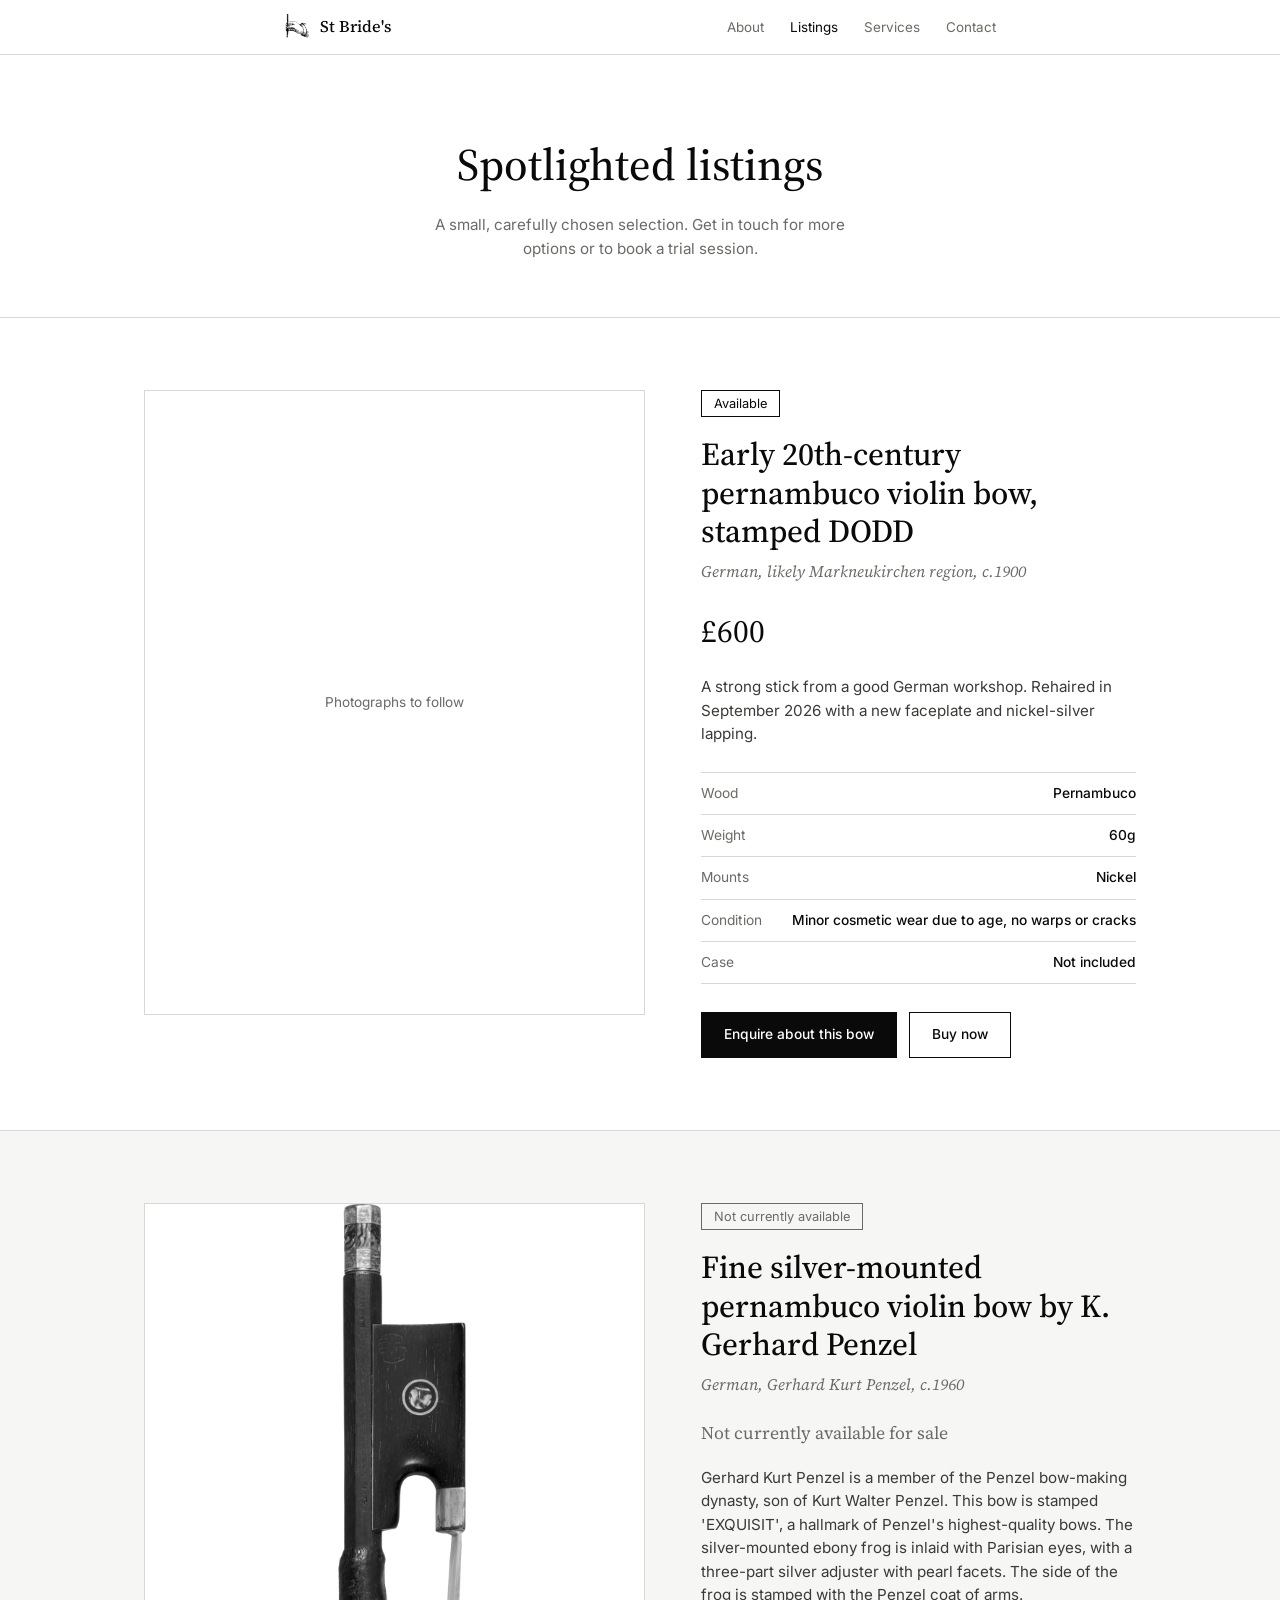
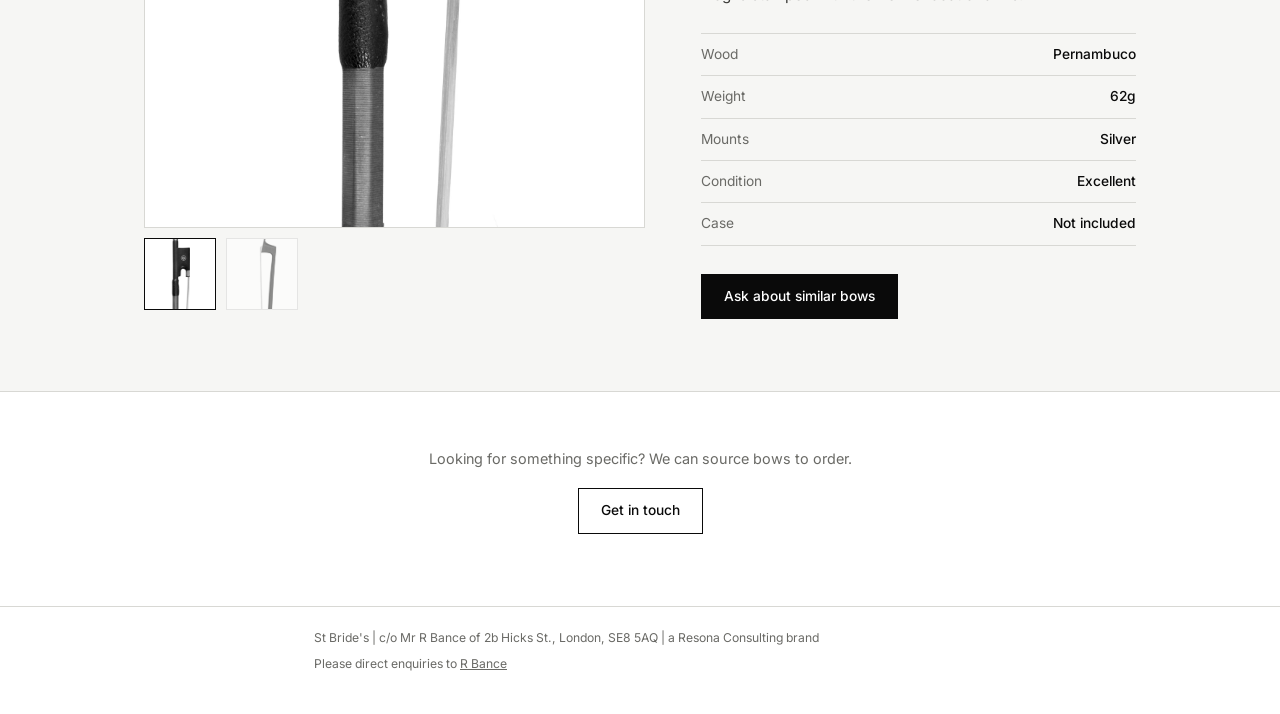
==== listings.html @ 5c4fb90e "Add files via upload" ====
<!DOCTYPE html>
<html lang="en">
<head>
<meta charset="UTF-8">
<meta name="viewport" content="width=device-width, initial-scale=1.0">
<title>Listings | St Bride's Bows</title>
<link rel="icon" type="image/png" href="holding.png">
<link rel="preconnect" href="https://fonts.googleapis.com">
<link rel="preconnect" href="https://fonts.gstatic.com" crossorigin>
<link href="https://fonts.googleapis.com/css2?family=Source+Serif+4:ital,wght@0,400;0,500;1,400&family=Inter:wght@400;500&display=swap" rel="stylesheet">
<link rel="stylesheet" href="styles.css">
<style>
.page-head{text-align:center;padding:72px 24px 56px}
.page-head h1{font-family:'Source Serif 4',serif;font-weight:500;font-size:clamp(2rem,5vw,2.8rem)}
.page-head p{margin:14px auto 0;color:var(--dim);font-size:.95rem;max-width:46ch}

.feature{border-top:1px solid var(--line);padding:72px 0;scroll-margin-top:58px}
.feature:nth-of-type(even){background:var(--surface)}
.f-wrap{max-width:1040px;margin:0 auto;padding:0 24px;display:grid;grid-template-columns:minmax(0,1.15fr) minmax(0,1fr);gap:56px;align-items:start}
@media(max-width:820px){.f-wrap{grid-template-columns:1fr;gap:32px}.feature{padding:48px 0}}

/* gallery */
.gallery{position:sticky;top:82px}
@media(max-width:820px){.gallery{position:static}}
.stage{position:relative;aspect-ratio:4/5;background:#fff;border:1px solid var(--line);display:flex;align-items:center;justify-content:center;overflow:hidden}
.stage.has-img{cursor:zoom-in}
.stage img{width:100%;height:100%;object-fit:cover;display:block}
.stage .empty{font-size:.85rem;color:var(--dim);padding:24px;text-align:center}
.thumbs{display:flex;gap:10px;margin-top:10px}
.thumbs button{width:72px;aspect-ratio:1;border:1px solid var(--line);padding:0;background:#fff;cursor:pointer;opacity:.55;overflow:hidden}
.thumbs button img{width:100%;height:100%;object-fit:cover;display:block}
.thumbs button[aria-current="true"]{opacity:1;border-color:var(--ink)}
.thumbs button:focus-visible,.stage:focus-visible{outline:2px solid var(--ink);outline-offset:3px}
.is-sold .stage img,.is-sold .thumbs{filter:grayscale(1)}

/* details */
.status{display:inline-block;font-size:.8rem;border:1px solid var(--ink);padding:3px 12px;margin-bottom:18px}
.status.off{border-color:var(--dim);color:var(--dim)}
.f-info h2{font-family:'Source Serif 4',serif;font-weight:500;font-size:clamp(1.5rem,3.4vw,2rem);line-height:1.2}
.attribution{font-family:'Source Serif 4',serif;font-style:italic;font-size:1rem;color:var(--dim);margin-top:8px}
.price{font-family:'Source Serif 4',serif;font-size:2rem;margin-top:24px}
.price.off{font-size:1.1rem;color:var(--dim)}
.desc{font-size:.95rem;color:#3a3a37;margin-top:18px;max-width:50ch}
.specs{list-style:none;margin-top:26px;border-top:1px solid var(--line)}
.specs li{display:flex;justify-content:space-between;gap:16px;padding:10px 0;border-bottom:1px solid var(--line);font-size:.86rem}
.specs li span:first-child{color:var(--dim)}
.specs li span:last-child{font-weight:500;text-align:right}
.cta-row{margin-top:28px;display:flex;flex-wrap:wrap;gap:12px}
.back{text-align:center;padding:56px 24px 72px;border-top:1px solid var(--line);font-size:.9rem;color:var(--dim)}
.back p{margin-bottom:18px}

/* lightbox */
.lightbox{position:fixed;inset:0;z-index:200;background:rgba(10,10,10,.92);display:none;align-items:center;justify-content:center}
.lightbox.open{display:flex}
.lightbox img{max-width:88vw;max-height:82vh;object-fit:contain}
.lightbox button{position:absolute;background:none;border:none;color:#fff;cursor:pointer;line-height:1;padding:10px 16px}
.lb-close{top:14px;right:18px;font-size:1.8rem}
.lb-prev,.lb-next{top:50%;transform:translateY(-50%);font-size:2rem}
.lb-prev{left:4px}.lb-next{right:4px}
.lb-count{position:absolute;bottom:20px;left:50%;transform:translateX(-50%);color:rgba(255,255,255,.75);font-size:.78rem}
</style>
</head>
<body>

<header class="site-header">
  <div class="wrap">
    <a class="brand" href="index.html"><img src="holding.png" alt="St Bride's logo"><span>St Bride's</span></a>
    <nav>
      <a href="index.html#about">About</a>
      <a href="listings.html" aria-current="page">Listings</a>
      <a href="index.html#services">Services</a>
      <a href="index.html#contact">Contact</a>
    </nav>
  </div>
</header>

<div class="page-head">
  <h1>Spotlighted listings</h1>
  <p>A small, carefully chosen selection. Get in touch for more options or to book a trial session.</p>
</div>

<!-- LISTING 1: DODD -->
<section class="feature" id="dodd">
  <div class="f-wrap">
    <div class="gallery" data-alt="Early 20th-century pernambuco violin bow, stamped DODD"
         data-photos="">
      <!-- To add photos: put files in /images and list them in data-photos,
           comma-separated, e.g. data-photos="images/dodd-full.jpg,images/dodd-frog.jpg,images/dodd-tip.jpg" -->
    </div>
    <div class="f-info">
      <span class="status">Available</span>
      <h2>Early 20th-century pernambuco violin bow, stamped DODD</h2>
      <div class="attribution">German, likely Markneukirchen region, c.1900</div>
      <div class="price">£600</div>
      <p class="desc">A strong stick from a good German workshop. Rehaired in September 2026 with a new faceplate and nickel-silver lapping.</p>
      <ul class="specs">
        <li><span>Wood</span><span>Pernambuco</span></li>
        <li><span>Weight</span><span>60g</span></li>
        <li><span>Mounts</span><span>Nickel</span></li>
        <li><span>Condition</span><span>Minor cosmetic wear due to age, no warps or cracks</span></li>
        <li><span>Case</span><span>Not included</span></li>
      </ul>
      <div class="cta-row">
        <a class="cta" href="mailto:reubenbance@gmail.com?subject=Enquiry — Violin bow stamped DODD">Enquire about this bow</a>
        <!-- Replace with this bow's Stripe Payment Link -->
        <a class="cta-buy" href="https://buy.stripe.com/REPLACE_LOT_02">Buy now</a>
      </div>
    </div>
  </div>
</section>

<!-- LISTING 2: PENZEL -->
<section class="feature is-sold" id="penzel">
  <div class="f-wrap">
    <div class="gallery" data-alt="Fine pernambuco violin bow by Penzel"
         data-photos="images/lot01-frog.jpg,images/lot01-tip.jpg"></div>
    <div class="f-info">
      <span class="status off">Not currently available</span>
      <h2>Fine silver-mounted pernambuco violin bow by K. Gerhard Penzel</h2>
      <div class="attribution">German, Gerhard Kurt Penzel, c.1960</div>
      <div class="price off">Not currently available for sale</div>
      <p class="desc">Gerhard Kurt Penzel is a member of the Penzel bow-making dynasty, son of Kurt Walter Penzel. This bow is stamped 'EXQUISIT', a hallmark of Penzel's highest-quality bows. The silver-mounted ebony frog is inlaid with Parisian eyes, with a three-part silver adjuster with pearl facets. The side of the frog is stamped with the Penzel coat of arms.</p>
      <ul class="specs">
        <li><span>Wood</span><span>Pernambuco</span></li>
        <li><span>Weight</span><span>62g</span></li>
        <li><span>Mounts</span><span>Silver</span></li>
        <li><span>Condition</span><span>Excellent</span></li>
        <li><span>Case</span><span>Not included</span></li>
      </ul>
      <div class="cta-row">
        <a class="cta" href="mailto:reubenbance@gmail.com?subject=Enquiry — Violin bow by G. K. Penzel">Ask about similar bows</a>
      </div>
    </div>
  </div>
</section>

<div class="back">
  <p>Looking for something specific? We can source bows to order.</p>
  <a class="cta-buy" href="index.html#contact">Get in touch</a>
</div>

<footer>
  <div class="wrap">
    <div>St Bride's | c/o Mr R Bance of 2b Hicks St., London, SE8 5AQ | a Resona Consulting brand</div>
    <div>Please direct enquiries to <a href="mailto:reubenbance@gmail.com">R Bance</a></div>
  </div>
</footer>

<script>
(function(){
  var lb=document.createElement('div');
  lb.className='lightbox';
  lb.innerHTML='<button class="lb-close" aria-label="Close">&times;</button><button class="lb-prev" aria-label="Previous photo">&#10094;</button><img alt=""><button class="lb-next" aria-label="Next photo">&#10095;</button><div class="lb-count"></div>';
  document.body.appendChild(lb);
  var lbImg=lb.querySelector('img'),lbCount=lb.querySelector('.lb-count'),L=[],li=0,la='';
  function show(){
    lbImg.src=L[li];lbImg.alt=la;
    lbCount.textContent=L.length>1?(li+1)+' / '+L.length:'';
    lb.querySelector('.lb-prev').style.display=lb.querySelector('.lb-next').style.display=L.length>1?'':'none';
  }
  function step(d){li=(li+d+L.length)%L.length;show();}
  function close(){lb.classList.remove('open');}
  lb.querySelector('.lb-close').onclick=close;
  lb.querySelector('.lb-prev').onclick=function(){step(-1)};
  lb.querySelector('.lb-next').onclick=function(){step(1)};
  lb.addEventListener('click',function(e){if(e.target===lb)close();});
  document.addEventListener('keydown',function(e){
    if(!lb.classList.contains('open'))return;
    if(e.key==='Escape')close();
    if(e.key==='ArrowLeft')step(-1);
    if(e.key==='ArrowRight')step(1);
  });
  var tx=null;
  lb.addEventListener('touchstart',function(e){tx=e.changedTouches[0].clientX;});
  lb.addEventListener('touchend',function(e){
    if(tx===null)return;
    var dx=e.changedTouches[0].clientX-tx;
    if(Math.abs(dx)>40)step(dx>0?-1:1);
    tx=null;
  });

  document.querySelectorAll('.gallery').forEach(function(g){
    var photos=(g.getAttribute('data-photos')||'').split(',').map(function(s){return s.trim();}).filter(Boolean);
    var alt=g.getAttribute('data-alt')||'';
    var stage=document.createElement('div');
    stage.className='stage';
    g.appendChild(stage);
    if(!photos.length){
      stage.innerHTML='<span class="empty">Photographs to follow</span>';
      return;
    }
    var idx=0,img=document.createElement('img');
    img.alt=alt;img.src=photos[0];
    stage.classList.add('has-img');
    stage.tabIndex=0;
    stage.setAttribute('role','button');
    stage.setAttribute('aria-label','Enlarge photo');
    stage.appendChild(img);
    function open(){L=photos;li=idx;la=alt;show();lb.classList.add('open');}
    stage.addEventListener('click',open);
    stage.addEventListener('keydown',function(e){if(e.key==='Enter'||e.key===' '){e.preventDefault();open();}});
    if(photos.length>1){
      var row=document.createElement('div');
      row.className='thumbs';
      photos.forEach(function(p,i){
        var b=document.createElement('button');
        b.type='button';
        b.setAttribute('aria-label','Show photo '+(i+1));
        b.innerHTML='<img alt="" src="'+p+'">';
        b.addEventListener('click',function(){
          idx=i;img.src=p;
          row.querySelectorAll('button').forEach(function(x,j){x.setAttribute('aria-current',j===i?'true':'false');});
        });
        row.appendChild(b);
      });
      row.firstChild.setAttribute('aria-current','true');
      g.appendChild(row);
    }
  });
})();
</script>
</body>
</html>
---- styles.css ----
:root{--ink:#0a0a0a;--paper:#fff;--surface:#f6f6f4;--line:#d8d8d4;--dim:#6a6a66}
*{margin:0;padding:0;box-sizing:border-box}
html{scroll-behavior:smooth}
html,body{max-width:100%;overflow-x:hidden}
body{background:var(--paper);color:var(--ink);font-family:'Inter',sans-serif;line-height:1.55;-webkit-font-smoothing:antialiased;padding-top:58px}
a{color:inherit}
.wrap{max-width:700px;margin:0 auto;padding:0 24px}
hr.rule{border:none;border-top:1px solid var(--line)}

/* header */
.site-header{position:fixed;top:0;left:0;right:0;z-index:50;background:rgba(255,255,255,.9);backdrop-filter:blur(8px);-webkit-backdrop-filter:blur(8px);border-bottom:1px solid var(--line)}
.site-header .wrap{max-width:760px;display:flex;align-items:center;justify-content:space-between;padding:14px 24px}
.brand{display:flex;align-items:center;gap:10px;text-decoration:none}
.brand img{width:26px;height:26px;object-fit:contain;display:block}
.brand span{font-family:'Source Serif 4',serif;font-weight:500;font-size:1.02rem}
.site-header nav{display:flex;align-items:center;gap:26px}
.site-header nav a{font-size:.84rem;text-decoration:none;color:var(--dim);transition:color .15s}
.site-header nav a:hover,.site-header nav a[aria-current]{color:var(--ink)}
@media(max-width:480px){.brand span{display:none}.site-header nav{gap:16px}.site-header nav a{font-size:.78rem}}

/* hero */
.hero{padding:0 0 64px;text-align:center}
.hero-photo{position:relative;width:100%;height:clamp(240px,34vw,440px);background:var(--surface);overflow:hidden}
.hero-photo img{width:100%;height:100%;object-fit:cover;object-position:center 30%;display:block}
.hero-caption{position:absolute;left:50%;top:50%;transform:translate(-50%,-50%);background:#fff;border:1px solid var(--line);padding:22px 30px;max-width:88%}
.mark{font-family:'Source Serif 4',serif;font-size:2.6rem;font-weight:500}
.strapline{margin:14px auto 0;font-size:.95rem;color:var(--dim);max-width:34ch}
.estd{margin-top:22px;font-family:'Source Serif 4',serif;font-style:italic;font-size:1.2rem;color:var(--dim)}
@media(max-width:480px){.mark{font-size:1.9rem}.hero-caption{padding:16px 20px}}

/* about */
.about{padding:56px 0 64px;scroll-margin-top:72px}
.about p{font-family:'Source Serif 4',serif;font-size:1.12rem;line-height:1.7;max-width:56ch;margin:0 auto;text-align:justify;text-align-last:center;color:#262624}
.about p+p{margin-top:20px}

/* shared buttons */
.cta,.cta-buy{display:inline-flex;align-items:center;justify-content:center;text-decoration:none;font-weight:500;font-size:.86rem;padding:11px 22px;border:1px solid var(--ink);transition:opacity .15s,background .15s,color .15s}
.cta{background:var(--ink);color:#fff}
.cta:hover{opacity:.8}
.cta-buy{background:transparent;color:var(--ink)}
.cta-buy:hover{background:var(--ink);color:#fff}
.cta:focus-visible,.cta-buy:focus-visible{outline:2px solid var(--ink);outline-offset:3px}

/* listings teaser (home) */
.teaser{padding:64px 0;text-align:center;scroll-margin-top:72px}
.teaser h2,.services h2{font-family:'Source Serif 4',serif;font-weight:500;font-size:1.3rem}
.teaser p{margin:12px auto 24px;color:var(--dim);font-size:.95rem;max-width:44ch}

/* services */
.services{padding:56px 0 72px;scroll-margin-top:72px}
.services h2{padding-bottom:28px}
.services ul{list-style:none;border-top:1px solid var(--line)}
.services li{display:grid;grid-template-columns:180px 1fr;gap:24px;padding:22px 0;border-bottom:1px solid var(--line)}
.services li strong{font-family:'Source Serif 4',serif;font-weight:500;font-size:1rem}
.services li p{font-size:.9rem;color:var(--dim);max-width:46ch}
@media(max-width:620px){.services li{grid-template-columns:1fr;gap:6px}}

/* contact */
.contact{padding:64px 0;text-align:center;scroll-margin-top:72px}
.contact h2{font-family:'Source Serif 4',serif;font-weight:500;font-size:1.5rem}
.contact p{margin:12px auto 0;color:var(--dim);font-size:.95rem;max-width:40ch}
.contact .email{display:inline-block;margin-top:24px;font-family:'Source Serif 4',serif;font-size:1.15rem;border-bottom:1px solid var(--ink);padding-bottom:2px}
.mailing-list{margin-top:40px;padding-top:40px;border-top:1px solid var(--line)}
.ml-embed{display:flex;justify-content:center}
.ml-embed iframe{width:100%;max-width:640px;height:419px;border:1px solid var(--line)}
@media(max-width:480px){.ml-embed iframe{height:520px}}
.sign-off{width:30px;height:30px;object-fit:contain;display:block;margin:28px auto 0;opacity:.85}

/* footer */
footer{border-top:1px solid var(--line);padding:22px 0 40px}
footer .wrap{display:flex;justify-content:space-between;flex-wrap:wrap;gap:8px;font-size:.76rem;color:var(--dim)}
footer a{text-decoration:underline}
@media(prefers-reduced-motion:reduce){.cta,.cta-buy{transition:none}html{scroll-behavior:auto}}
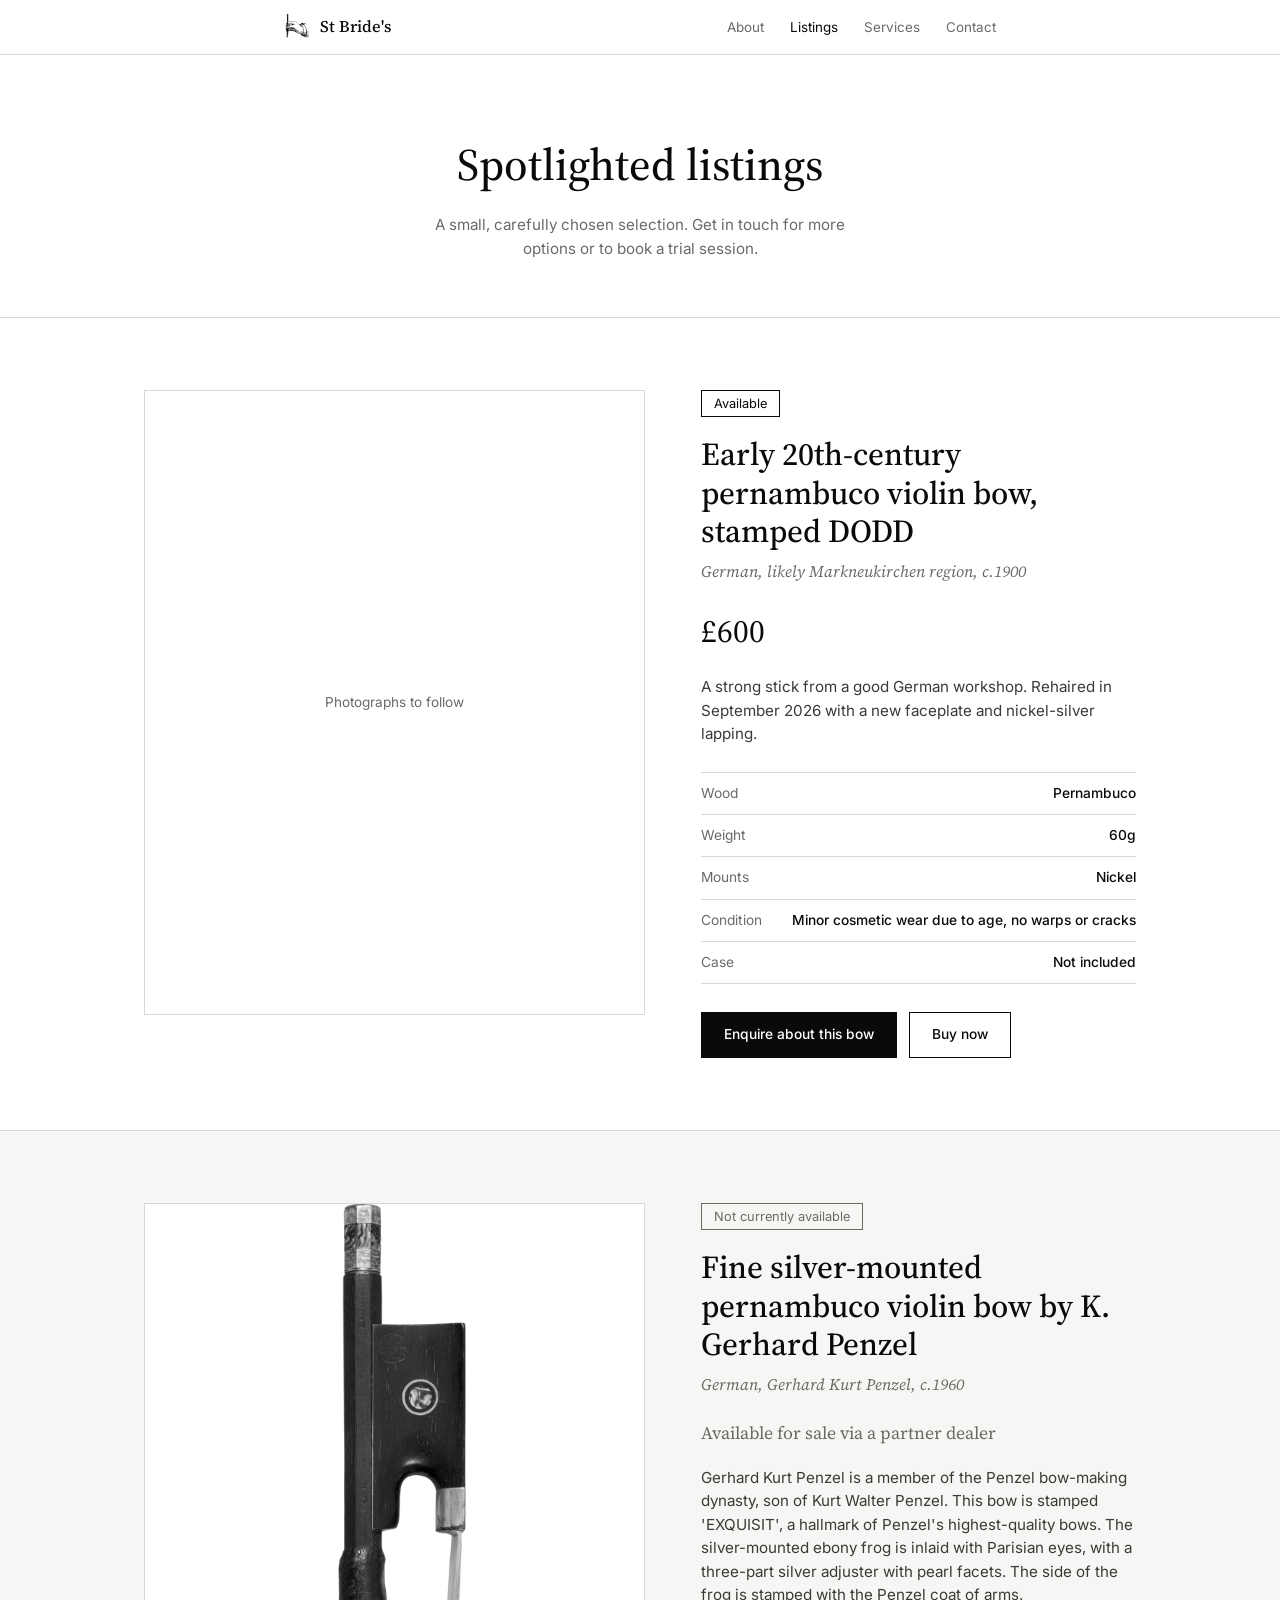
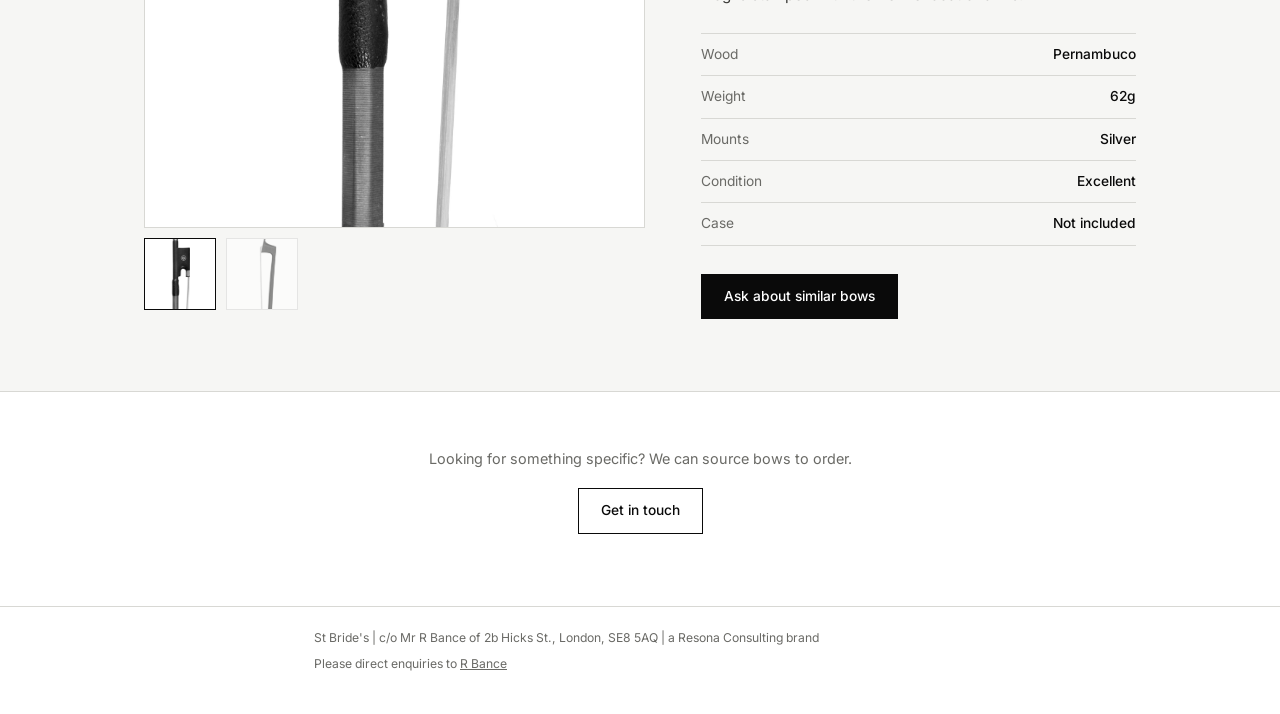
==== commit a0358e22: "Update availability status in listings.html" ====
--- a/listings.html
+++ b/listings.html
@@ -118,7 +118,7 @@
       <span class="status off">Not currently available</span>
       <h2>Fine silver-mounted pernambuco violin bow by K. Gerhard Penzel</h2>
       <div class="attribution">German, Gerhard Kurt Penzel, c.1960</div>
-      <div class="price off">Not currently available for sale</div>
+      <div class="price off">Available for sale via a partner dealer</div>
       <p class="desc">Gerhard Kurt Penzel is a member of the Penzel bow-making dynasty, son of Kurt Walter Penzel. This bow is stamped 'EXQUISIT', a hallmark of Penzel's highest-quality bows. The silver-mounted ebony frog is inlaid with Parisian eyes, with a three-part silver adjuster with pearl facets. The side of the frog is stamped with the Penzel coat of arms.</p>
       <ul class="specs">
         <li><span>Wood</span><span>Pernambuco</span></li>
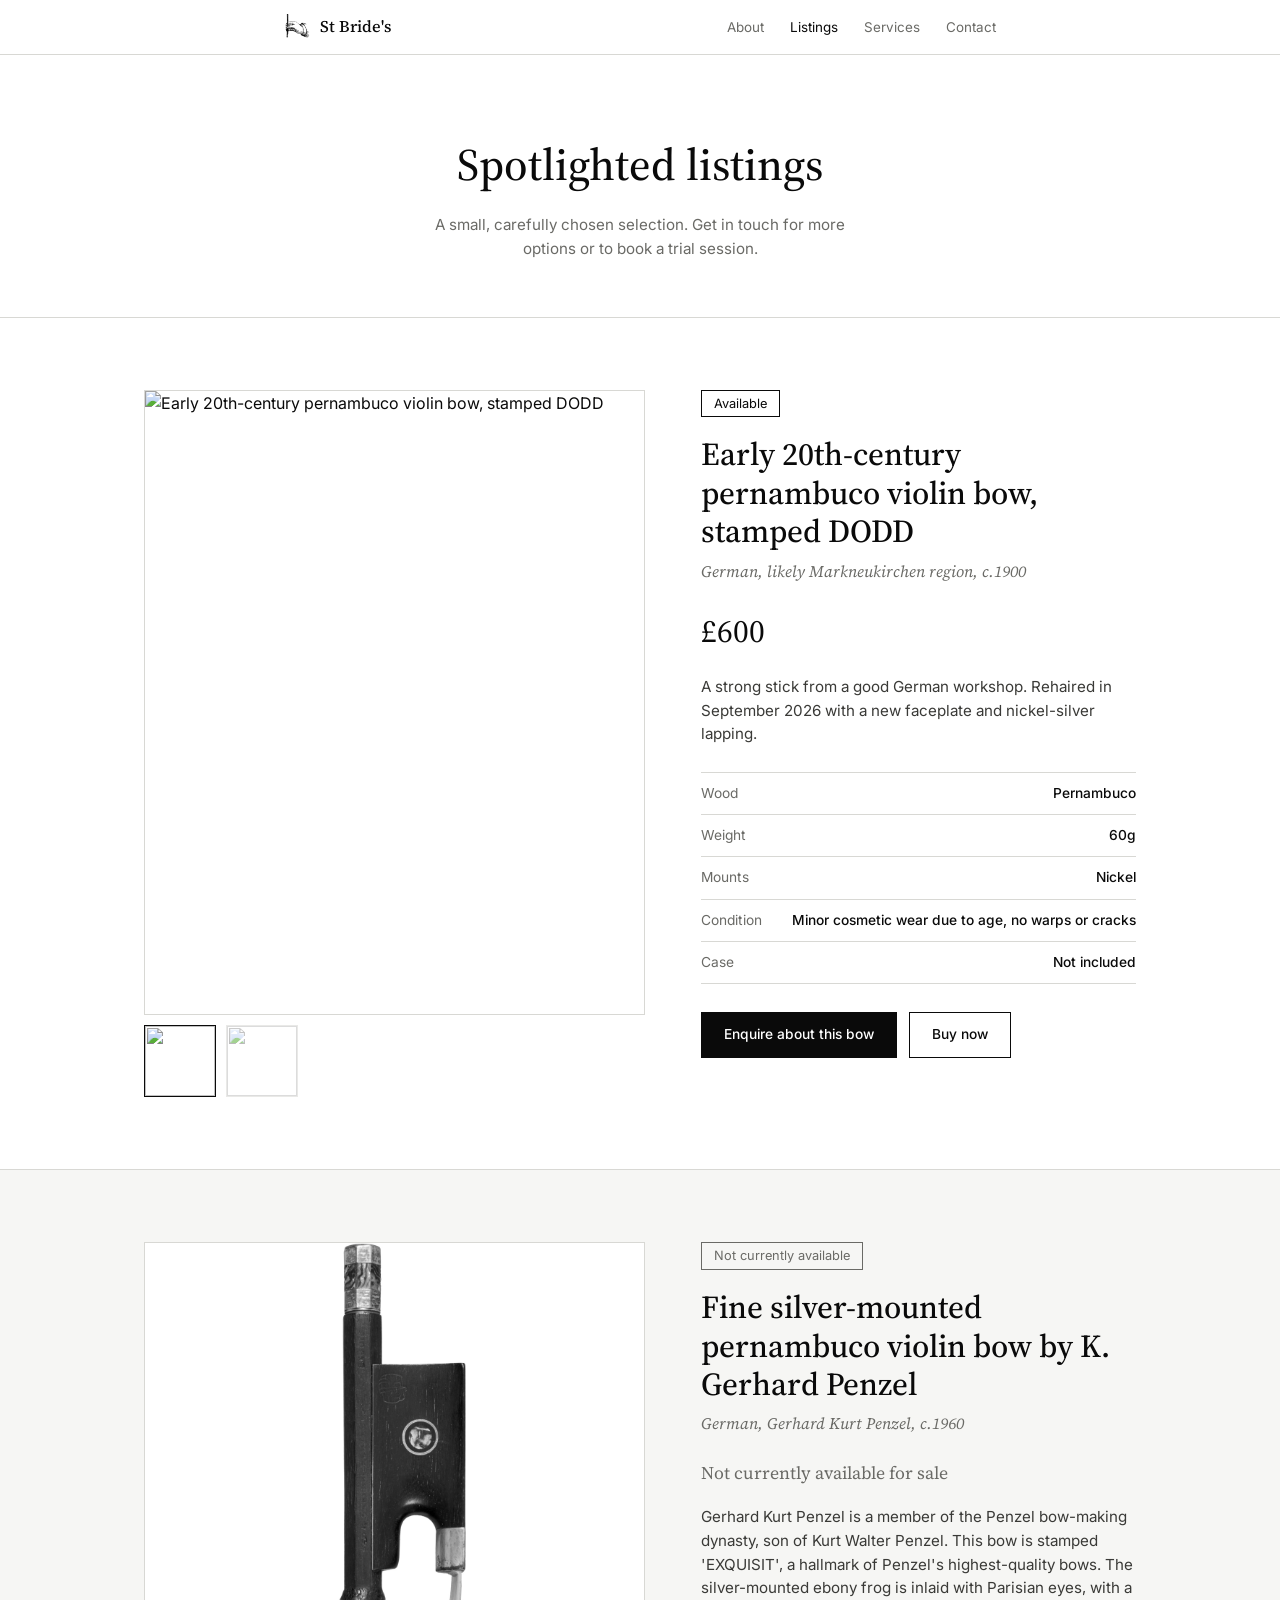
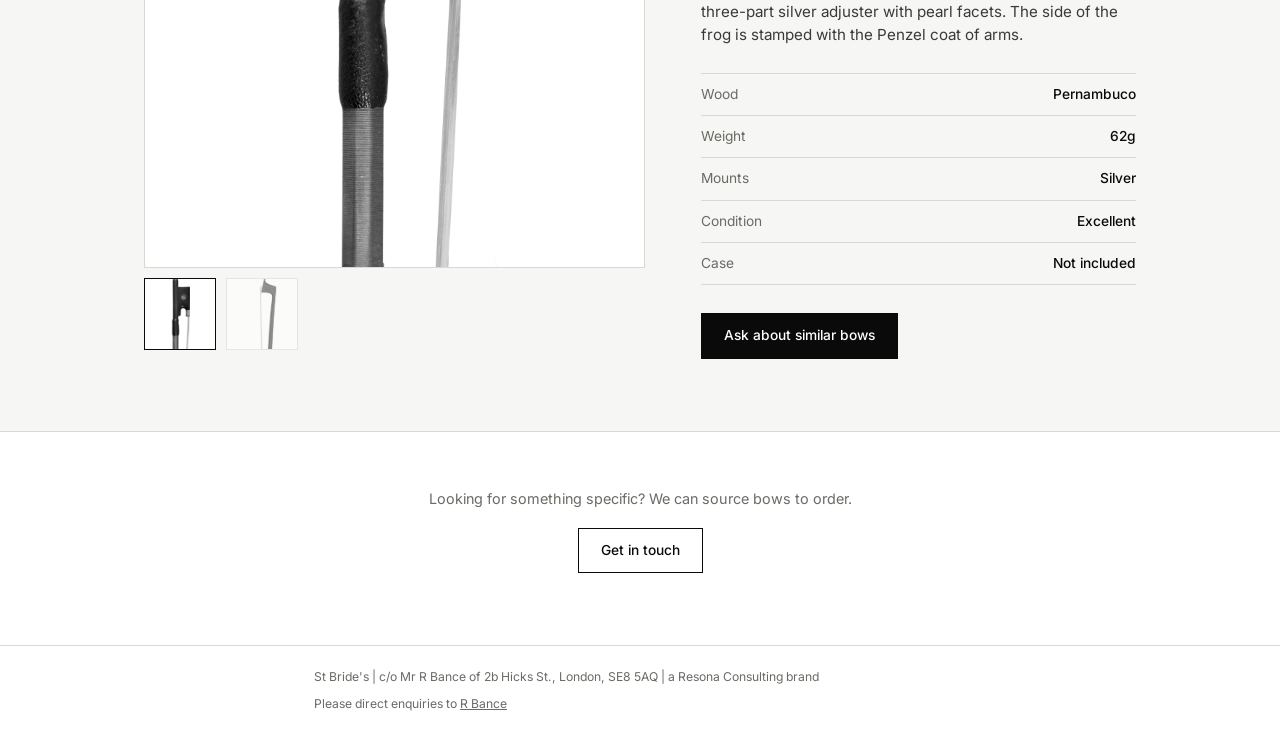
==== commit c0cd03fc: "Update listings.html" ====
--- a/listings.html
+++ b/listings.html
@@ -83,9 +83,7 @@
 <section class="feature" id="dodd">
   <div class="f-wrap">
     <div class="gallery" data-alt="Early 20th-century pernambuco violin bow, stamped DODD"
-         data-photos="">
-      <!-- To add photos: put files in /images and list them in data-photos,
-           comma-separated, e.g. data-photos="images/dodd-full.jpg,images/dodd-frog.jpg,images/dodd-tip.jpg" -->
+         data-photos="images/1000059655.jpg,images/1000059660.jpg">
     </div>
     <div class="f-info">
       <span class="status">Available</span>
@@ -118,7 +116,7 @@
       <span class="status off">Not currently available</span>
       <h2>Fine silver-mounted pernambuco violin bow by K. Gerhard Penzel</h2>
       <div class="attribution">German, Gerhard Kurt Penzel, c.1960</div>
-      <div class="price off">Available for sale via a partner dealer</div>
+      <div class="price off">Not currently available for sale</div>
       <p class="desc">Gerhard Kurt Penzel is a member of the Penzel bow-making dynasty, son of Kurt Walter Penzel. This bow is stamped 'EXQUISIT', a hallmark of Penzel's highest-quality bows. The silver-mounted ebony frog is inlaid with Parisian eyes, with a three-part silver adjuster with pearl facets. The side of the frog is stamped with the Penzel coat of arms.</p>
       <ul class="specs">
         <li><span>Wood</span><span>Pernambuco</span></li>
@@ -220,4 +218,4 @@
 })();
 </script>
 </body>
-</html>
+</html>
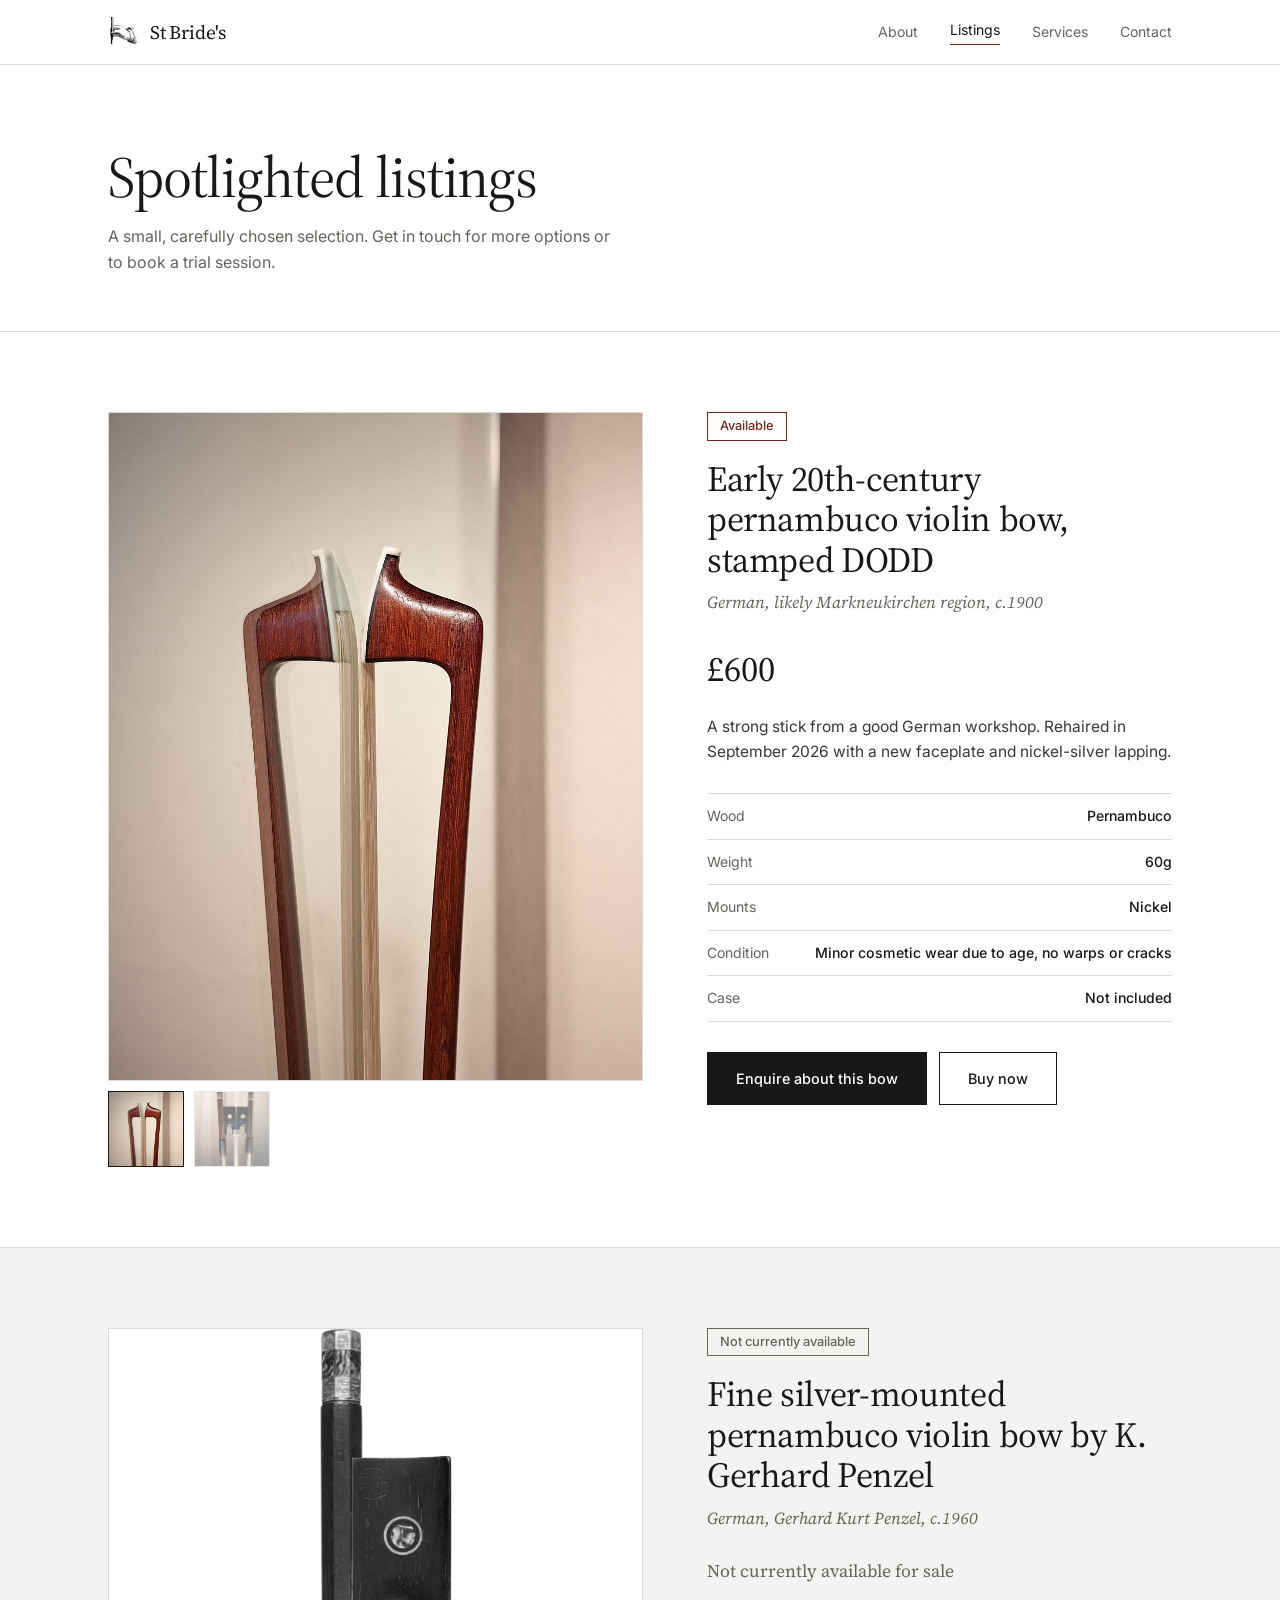
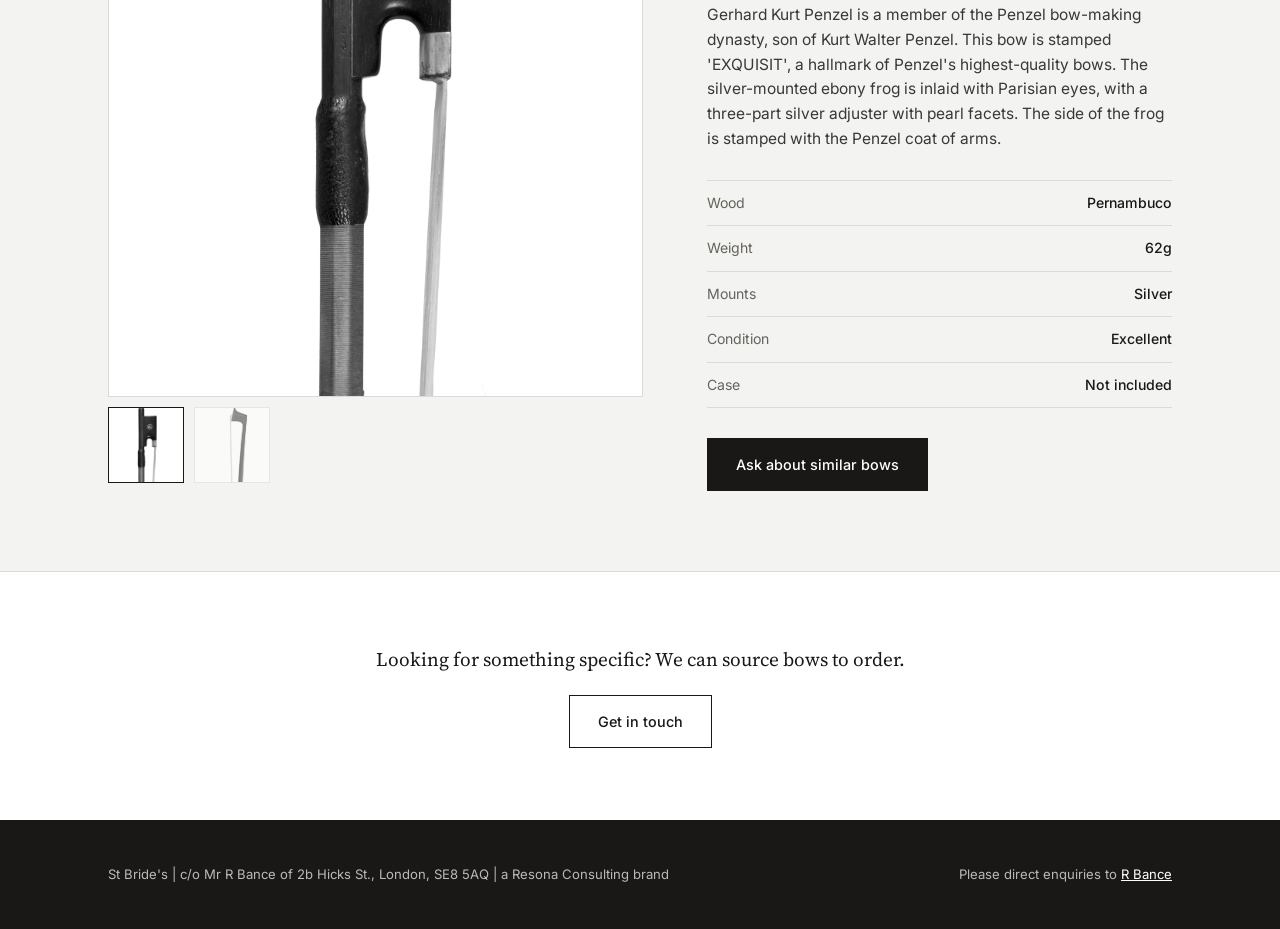
==== commit f203699b: "Modify title and add meta description in listings.html Updated the title and added a meta descriptio" ====
--- a/listings.html
+++ b/listings.html
@@ -3,62 +3,13 @@
 <head>
 <meta charset="UTF-8">
 <meta name="viewport" content="width=device-width, initial-scale=1.0">
-<title>Listings | St Bride's Bows</title>
+<title>Listings | St Bride's</title>
+<meta name="description" content="Spotlighted violin bows from St Bride's: each assessed for maker, condition and playing quality.">
 <link rel="icon" type="image/png" href="holding.png">
 <link rel="preconnect" href="https://fonts.googleapis.com">
 <link rel="preconnect" href="https://fonts.gstatic.com" crossorigin>
 <link href="https://fonts.googleapis.com/css2?family=Source+Serif+4:ital,wght@0,400;0,500;1,400&family=Inter:wght@400;500&display=swap" rel="stylesheet">
 <link rel="stylesheet" href="styles.css">
-<style>
-.page-head{text-align:center;padding:72px 24px 56px}
-.page-head h1{font-family:'Source Serif 4',serif;font-weight:500;font-size:clamp(2rem,5vw,2.8rem)}
-.page-head p{margin:14px auto 0;color:var(--dim);font-size:.95rem;max-width:46ch}
-
-.feature{border-top:1px solid var(--line);padding:72px 0;scroll-margin-top:58px}
-.feature:nth-of-type(even){background:var(--surface)}
-.f-wrap{max-width:1040px;margin:0 auto;padding:0 24px;display:grid;grid-template-columns:minmax(0,1.15fr) minmax(0,1fr);gap:56px;align-items:start}
-@media(max-width:820px){.f-wrap{grid-template-columns:1fr;gap:32px}.feature{padding:48px 0}}
-
-/* gallery */
-.gallery{position:sticky;top:82px}
-@media(max-width:820px){.gallery{position:static}}
-.stage{position:relative;aspect-ratio:4/5;background:#fff;border:1px solid var(--line);display:flex;align-items:center;justify-content:center;overflow:hidden}
-.stage.has-img{cursor:zoom-in}
-.stage img{width:100%;height:100%;object-fit:cover;display:block}
-.stage .empty{font-size:.85rem;color:var(--dim);padding:24px;text-align:center}
-.thumbs{display:flex;gap:10px;margin-top:10px}
-.thumbs button{width:72px;aspect-ratio:1;border:1px solid var(--line);padding:0;background:#fff;cursor:pointer;opacity:.55;overflow:hidden}
-.thumbs button img{width:100%;height:100%;object-fit:cover;display:block}
-.thumbs button[aria-current="true"]{opacity:1;border-color:var(--ink)}
-.thumbs button:focus-visible,.stage:focus-visible{outline:2px solid var(--ink);outline-offset:3px}
-.is-sold .stage img,.is-sold .thumbs{filter:grayscale(1)}
-
-/* details */
-.status{display:inline-block;font-size:.8rem;border:1px solid var(--ink);padding:3px 12px;margin-bottom:18px}
-.status.off{border-color:var(--dim);color:var(--dim)}
-.f-info h2{font-family:'Source Serif 4',serif;font-weight:500;font-size:clamp(1.5rem,3.4vw,2rem);line-height:1.2}
-.attribution{font-family:'Source Serif 4',serif;font-style:italic;font-size:1rem;color:var(--dim);margin-top:8px}
-.price{font-family:'Source Serif 4',serif;font-size:2rem;margin-top:24px}
-.price.off{font-size:1.1rem;color:var(--dim)}
-.desc{font-size:.95rem;color:#3a3a37;margin-top:18px;max-width:50ch}
-.specs{list-style:none;margin-top:26px;border-top:1px solid var(--line)}
-.specs li{display:flex;justify-content:space-between;gap:16px;padding:10px 0;border-bottom:1px solid var(--line);font-size:.86rem}
-.specs li span:first-child{color:var(--dim)}
-.specs li span:last-child{font-weight:500;text-align:right}
-.cta-row{margin-top:28px;display:flex;flex-wrap:wrap;gap:12px}
-.back{text-align:center;padding:56px 24px 72px;border-top:1px solid var(--line);font-size:.9rem;color:var(--dim)}
-.back p{margin-bottom:18px}
-
-/* lightbox */
-.lightbox{position:fixed;inset:0;z-index:200;background:rgba(10,10,10,.92);display:none;align-items:center;justify-content:center}
-.lightbox.open{display:flex}
-.lightbox img{max-width:88vw;max-height:82vh;object-fit:contain}
-.lightbox button{position:absolute;background:none;border:none;color:#fff;cursor:pointer;line-height:1;padding:10px 16px}
-.lb-close{top:14px;right:18px;font-size:1.8rem}
-.lb-prev,.lb-next{top:50%;transform:translateY(-50%);font-size:2rem}
-.lb-prev{left:4px}.lb-next{right:4px}
-.lb-count{position:absolute;bottom:20px;left:50%;transform:translateX(-50%);color:rgba(255,255,255,.75);font-size:.78rem}
-</style>
 </head>
 <body>
 
@@ -218,4 +169,4 @@
 })();
 </script>
 </body>
-</html>+</html>
--- a/styles.css
+++ b/styles.css
@@ -1,73 +1,140 @@
-:root{--ink:#0a0a0a;--paper:#fff;--surface:#f6f6f4;--line:#d8d8d4;--dim:#6a6a66}
+:root{--ink:#1a1816;--paper:#fff;--surface:#f3f3f1;--line:#dcdad5;--dim:#66635d;--accent:#6e2b1c;--serif:'Source Serif 4',Georgia,serif;--sans:'Inter',system-ui,sans-serif}
 *{margin:0;padding:0;box-sizing:border-box}
 html{scroll-behavior:smooth}
 html,body{max-width:100%;overflow-x:hidden}
-body{background:var(--paper);color:var(--ink);font-family:'Inter',sans-serif;line-height:1.55;-webkit-font-smoothing:antialiased;padding-top:58px}
+body{background:var(--paper);color:var(--ink);font-family:var(--sans);line-height:1.6;-webkit-font-smoothing:antialiased;padding-top:64px}
 a{color:inherit}
-.wrap{max-width:700px;margin:0 auto;padding:0 24px}
-hr.rule{border:none;border-top:1px solid var(--line)}
+:focus-visible{outline:2px solid var(--accent);outline-offset:3px}
+.wrap{max-width:1120px;margin:0 auto;padding:0 28px}
+h1,h2,h3{font-family:var(--serif);font-weight:400;letter-spacing:-.01em;line-height:1.15}
+.section{padding:96px 0;scroll-margin-top:64px}
+.section.tint{background:var(--surface)}
+.lede{font-family:var(--serif);font-size:1.15rem;line-height:1.75;color:#2b2926;max-width:58ch}
 
 /* header */
-.site-header{position:fixed;top:0;left:0;right:0;z-index:50;background:rgba(255,255,255,.9);backdrop-filter:blur(8px);-webkit-backdrop-filter:blur(8px);border-bottom:1px solid var(--line)}
-.site-header .wrap{max-width:760px;display:flex;align-items:center;justify-content:space-between;padding:14px 24px}
-.brand{display:flex;align-items:center;gap:10px;text-decoration:none}
-.brand img{width:26px;height:26px;object-fit:contain;display:block}
-.brand span{font-family:'Source Serif 4',serif;font-weight:500;font-size:1.02rem}
-.site-header nav{display:flex;align-items:center;gap:26px}
-.site-header nav a{font-size:.84rem;text-decoration:none;color:var(--dim);transition:color .15s}
+.site-header{position:fixed;top:0;left:0;right:0;z-index:50;background:rgba(255,255,255,.92);backdrop-filter:blur(10px);-webkit-backdrop-filter:blur(10px);border-bottom:1px solid var(--line)}
+.site-header .wrap{display:flex;align-items:center;justify-content:space-between;height:64px}
+.brand{display:flex;align-items:center;gap:12px;text-decoration:none}
+.brand img{width:30px;height:30px;object-fit:contain}
+.brand span{font-family:var(--serif);font-size:1.2rem;letter-spacing:-.01em}
+.site-header nav{display:flex;align-items:center;gap:32px}
+.site-header nav a{font-size:.88rem;text-decoration:none;color:var(--dim);transition:color .15s}
 .site-header nav a:hover,.site-header nav a[aria-current]{color:var(--ink)}
-@media(max-width:480px){.brand span{display:none}.site-header nav{gap:16px}.site-header nav a{font-size:.78rem}}
+.site-header nav a[aria-current]{border-bottom:1px solid var(--accent);padding-bottom:2px}
+@media(max-width:560px){.brand span{display:none}.site-header nav{gap:18px}.site-header nav a{font-size:.8rem}}
+
+/* buttons */
+.cta,.cta-buy,.cta-light{display:inline-flex;align-items:center;justify-content:center;text-decoration:none;font-weight:500;font-size:.9rem;padding:14px 28px;border:1px solid var(--ink);transition:background .15s,color .15s,border-color .15s}
+.cta{background:var(--ink);color:#fff}
+.cta:hover{background:var(--accent);border-color:var(--accent)}
+.cta-buy{background:transparent;color:var(--ink)}
+.cta-buy:hover{background:var(--ink);color:#fff}
+.cta-light{background:#fff;color:var(--ink);border-color:#fff}
+.cta-light:hover{background:transparent;color:#fff}
+.cta-ghost{background:transparent;color:#fff;border-color:rgba(255,255,255,.7)}
+.cta-ghost:hover{background:#fff;color:var(--ink)}
 
 /* hero */
-.hero{padding:0 0 64px;text-align:center}
-.hero-photo{position:relative;width:100%;height:clamp(240px,34vw,440px);background:var(--surface);overflow:hidden}
-.hero-photo img{width:100%;height:100%;object-fit:cover;object-position:center 30%;display:block}
-.hero-caption{position:absolute;left:50%;top:50%;transform:translate(-50%,-50%);background:#fff;border:1px solid var(--line);padding:22px 30px;max-width:88%}
-.mark{font-family:'Source Serif 4',serif;font-size:2.6rem;font-weight:500}
-.strapline{margin:14px auto 0;font-size:.95rem;color:var(--dim);max-width:34ch}
-.estd{margin-top:22px;font-family:'Source Serif 4',serif;font-style:italic;font-size:1.2rem;color:var(--dim)}
-@media(max-width:480px){.mark{font-size:1.9rem}.hero-caption{padding:16px 20px}}
+.hero{position:relative;min-height:min(80vh,720px);display:flex;align-items:flex-end;color:#fff;background:#222}
+.hero>img{position:absolute;inset:0;width:100%;height:100%;object-fit:cover;object-position:center 35%}
+.hero::after{content:"";position:absolute;inset:0;background:linear-gradient(to top,rgba(14,12,10,.88) 0%,rgba(14,12,10,.45) 55%,rgba(14,12,10,.2) 100%)}
+.hero .wrap{position:relative;z-index:1;width:100%;padding-bottom:72px;padding-top:120px}
+.hero h1{font-size:clamp(3.2rem,9vw,6.4rem);letter-spacing:-.03em;line-height:1}
+.hero .strapline{margin-top:22px;font-size:1.1rem;max-width:44ch;color:rgba(255,255,255,.88)}
+.hero .actions{margin-top:36px;display:flex;flex-wrap:wrap;gap:12px}
+.hero .where{margin-top:36px;font-family:var(--serif);font-style:italic;color:rgba(255,255,255,.7)}
 
-/* about */
-.about{padding:56px 0 64px;scroll-margin-top:72px}
-.about p{font-family:'Source Serif 4',serif;font-size:1.12rem;line-height:1.7;max-width:56ch;margin:0 auto;text-align:justify;text-align-last:center;color:#262624}
-.about p+p{margin-top:20px}
+/* assurance strip */
+.assure{border-bottom:1px solid var(--line)}
+.assure ul{list-style:none;display:grid;grid-template-columns:repeat(3,1fr)}
+.assure li{padding:30px 28px;border-left:1px solid var(--line)}
+.assure li:first-child{border-left:none;padding-left:0}
+.assure strong{display:block;font-family:var(--serif);font-weight:500;font-size:1.05rem}
+.assure span{display:block;margin-top:4px;font-size:.86rem;color:var(--dim)}
+@media(max-width:760px){.assure ul{grid-template-columns:1fr}.assure li{border-left:none;border-top:1px solid var(--line);padding:20px 0}.assure li:first-child{border-top:none}}
 
-/* shared buttons */
-.cta,.cta-buy{display:inline-flex;align-items:center;justify-content:center;text-decoration:none;font-weight:500;font-size:.86rem;padding:11px 22px;border:1px solid var(--ink);transition:opacity .15s,background .15s,color .15s}
-.cta{background:var(--ink);color:#fff}
-.cta:hover{opacity:.8}
-.cta-buy{background:transparent;color:var(--ink)}
-.cta-buy:hover{background:var(--ink);color:#fff}
-.cta:focus-visible,.cta-buy:focus-visible{outline:2px solid var(--ink);outline-offset:3px}
+/* two-column section layout */
+.split{display:grid;grid-template-columns:minmax(0,1fr) minmax(0,2fr);gap:64px;align-items:start}
+.split>h2{font-size:clamp(1.7rem,3.4vw,2.3rem)}
+@media(max-width:820px){.split{grid-template-columns:1fr;gap:28px}.section{padding:64px 0}}
+.about .lede+.lede{margin-top:22px}
 
-/* listings teaser (home) */
-.teaser{padding:64px 0;text-align:center;scroll-margin-top:72px}
-.teaser h2,.services h2{font-family:'Source Serif 4',serif;font-weight:500;font-size:1.3rem}
-.teaser p{margin:12px auto 24px;color:var(--dim);font-size:.95rem;max-width:44ch}
+/* featured (home) */
+.featured{display:grid;grid-template-columns:minmax(0,1.1fr) minmax(0,1fr);gap:56px;align-items:center}
+.featured img{width:100%;aspect-ratio:4/5;object-fit:cover;border:1px solid var(--line);background:#fff;display:block}
+.featured h3{font-size:clamp(1.5rem,3vw,2rem)}
+.featured .attribution{margin-top:8px}
+.featured .price{margin-top:20px}
+.featured .cta-row{margin-top:28px}
+.section-head{display:flex;justify-content:space-between;align-items:baseline;flex-wrap:wrap;gap:12px;margin-bottom:40px}
+.section-head h2{font-size:clamp(1.7rem,3.4vw,2.3rem)}
+.section-head a{font-size:.9rem;color:var(--dim)}
+@media(max-width:820px){.featured{grid-template-columns:1fr;gap:28px}}
 
 /* services */
-.services{padding:56px 0 72px;scroll-margin-top:72px}
-.services h2{padding-bottom:28px}
 .services ul{list-style:none;border-top:1px solid var(--line)}
-.services li{display:grid;grid-template-columns:180px 1fr;gap:24px;padding:22px 0;border-bottom:1px solid var(--line)}
-.services li strong{font-family:'Source Serif 4',serif;font-weight:500;font-size:1rem}
-.services li p{font-size:.9rem;color:var(--dim);max-width:46ch}
+.services li{display:grid;grid-template-columns:200px 1fr;gap:28px;padding:26px 0;border-bottom:1px solid var(--line)}
+.services li strong{font-family:var(--serif);font-weight:500;font-size:1.1rem}
+.services li p{font-size:.95rem;color:#47443f;max-width:58ch}
 @media(max-width:620px){.services li{grid-template-columns:1fr;gap:6px}}
 
 /* contact */
-.contact{padding:64px 0;text-align:center;scroll-margin-top:72px}
-.contact h2{font-family:'Source Serif 4',serif;font-weight:500;font-size:1.5rem}
-.contact p{margin:12px auto 0;color:var(--dim);font-size:.95rem;max-width:40ch}
-.contact .email{display:inline-block;margin-top:24px;font-family:'Source Serif 4',serif;font-size:1.15rem;border-bottom:1px solid var(--ink);padding-bottom:2px}
-.mailing-list{margin-top:40px;padding-top:40px;border-top:1px solid var(--line)}
-.ml-embed{display:flex;justify-content:center}
-.ml-embed iframe{width:100%;max-width:640px;height:419px;border:1px solid var(--line)}
+.contact-grid{display:grid;grid-template-columns:minmax(0,1fr) minmax(0,1.2fr);gap:64px;align-items:start}
+.contact h2{font-size:clamp(1.7rem,3.4vw,2.3rem)}
+.contact p{margin-top:16px;color:#47443f;max-width:42ch}
+.contact .cta{margin-top:28px}
+.contact h3{font-size:1.2rem;margin-bottom:6px}
+.ml-embed iframe{width:100%;height:419px;border:1px solid var(--line);background:#fff;margin-top:18px}
+@media(max-width:820px){.contact-grid{grid-template-columns:1fr;gap:40px}}
 @media(max-width:480px){.ml-embed iframe{height:520px}}
-.sign-off{width:30px;height:30px;object-fit:contain;display:block;margin:28px auto 0;opacity:.85}
 
 /* footer */
-footer{border-top:1px solid var(--line);padding:22px 0 40px}
-footer .wrap{display:flex;justify-content:space-between;flex-wrap:wrap;gap:8px;font-size:.76rem;color:var(--dim)}
-footer a{text-decoration:underline}
-@media(prefers-reduced-motion:reduce){.cta,.cta-buy{transition:none}html{scroll-behavior:auto}}
+footer{background:var(--ink);color:rgba(255,255,255,.7);padding:44px 0;font-size:.82rem}
+footer .wrap{display:flex;justify-content:space-between;flex-wrap:wrap;gap:16px 40px}
+footer a{color:#fff}
+
+/* listings page */
+.page-head{max-width:1120px;margin:0 auto;padding:80px 28px 56px}
+.page-head h1{font-size:clamp(2.3rem,6vw,3.6rem);letter-spacing:-.02em}
+.page-head p{margin-top:14px;color:var(--dim);max-width:52ch}
+.feature{border-top:1px solid var(--line);padding:80px 0;scroll-margin-top:64px}
+.feature:nth-of-type(even){background:var(--surface)}
+.f-wrap{max-width:1120px;margin:0 auto;padding:0 28px;display:grid;grid-template-columns:minmax(0,1.15fr) minmax(0,1fr);gap:64px;align-items:start}
+@media(max-width:820px){.f-wrap{grid-template-columns:1fr;gap:32px}.feature{padding:48px 0}}
+.gallery{position:sticky;top:88px}
+@media(max-width:820px){.gallery{position:static}}
+.stage{position:relative;aspect-ratio:4/5;background:#fff;border:1px solid var(--line);display:flex;align-items:center;justify-content:center;overflow:hidden}
+.stage.has-img{cursor:zoom-in}
+.stage img{width:100%;height:100%;object-fit:cover;display:block}
+.stage .empty{font-size:.85rem;color:var(--dim);padding:24px;text-align:center}
+.thumbs{display:flex;gap:10px;margin-top:10px}
+.thumbs button{width:76px;aspect-ratio:1;border:1px solid var(--line);padding:0;background:#fff;cursor:pointer;opacity:.55;overflow:hidden;transition:opacity .15s}
+.thumbs button:hover{opacity:.85}
+.thumbs button img{width:100%;height:100%;object-fit:cover;display:block}
+.thumbs button[aria-current="true"]{opacity:1;border-color:var(--ink)}
+.is-sold .stage img,.is-sold .thumbs{filter:grayscale(1)}
+.status{display:inline-block;font-size:.8rem;font-weight:500;color:var(--accent);border:1px solid var(--accent);padding:3px 12px;margin-bottom:18px}
+.status.off{border-color:var(--dim);color:var(--dim)}
+.f-info h2,.featured h3{font-size:clamp(1.6rem,3.4vw,2.2rem)}
+.attribution{font-family:var(--serif);font-style:italic;font-size:1.05rem;color:var(--dim);margin-top:10px}
+.price{font-family:var(--serif);font-size:2.2rem;margin-top:24px}
+.price.off{font-size:1.1rem;color:var(--dim)}
+.desc{font-size:.97rem;color:#3a3835;margin-top:18px;max-width:52ch}
+.specs{list-style:none;margin-top:28px;border-top:1px solid var(--line)}
+.specs li{display:flex;justify-content:space-between;gap:16px;padding:11px 0;border-bottom:1px solid var(--line);font-size:.88rem}
+.specs li span:first-child{color:var(--dim)}
+.specs li span:last-child{font-weight:500;text-align:right}
+.cta-row{margin-top:30px;display:flex;flex-wrap:wrap;gap:12px}
+.back{text-align:center;padding:72px 28px;border-top:1px solid var(--line);color:var(--dim)}
+.back p{margin-bottom:20px;font-family:var(--serif);font-size:1.2rem;color:var(--ink)}
+
+/* lightbox */
+.lightbox{position:fixed;inset:0;z-index:200;background:rgba(10,10,10,.94);display:none;align-items:center;justify-content:center}
+.lightbox.open{display:flex}
+.lightbox img{max-width:88vw;max-height:82vh;object-fit:contain}
+.lightbox button{position:absolute;background:none;border:none;color:#fff;cursor:pointer;line-height:1;padding:10px 16px}
+.lb-close{top:14px;right:18px;font-size:1.8rem}
+.lb-prev,.lb-next{top:50%;transform:translateY(-50%);font-size:2rem}
+.lb-prev{left:4px}.lb-next{right:4px}
+.lb-count{position:absolute;bottom:20px;left:50%;transform:translateX(-50%);color:rgba(255,255,255,.75);font-size:.78rem}
+@media(prefers-reduced-motion:reduce){*{transition:none!important}html{scroll-behavior:auto}}
